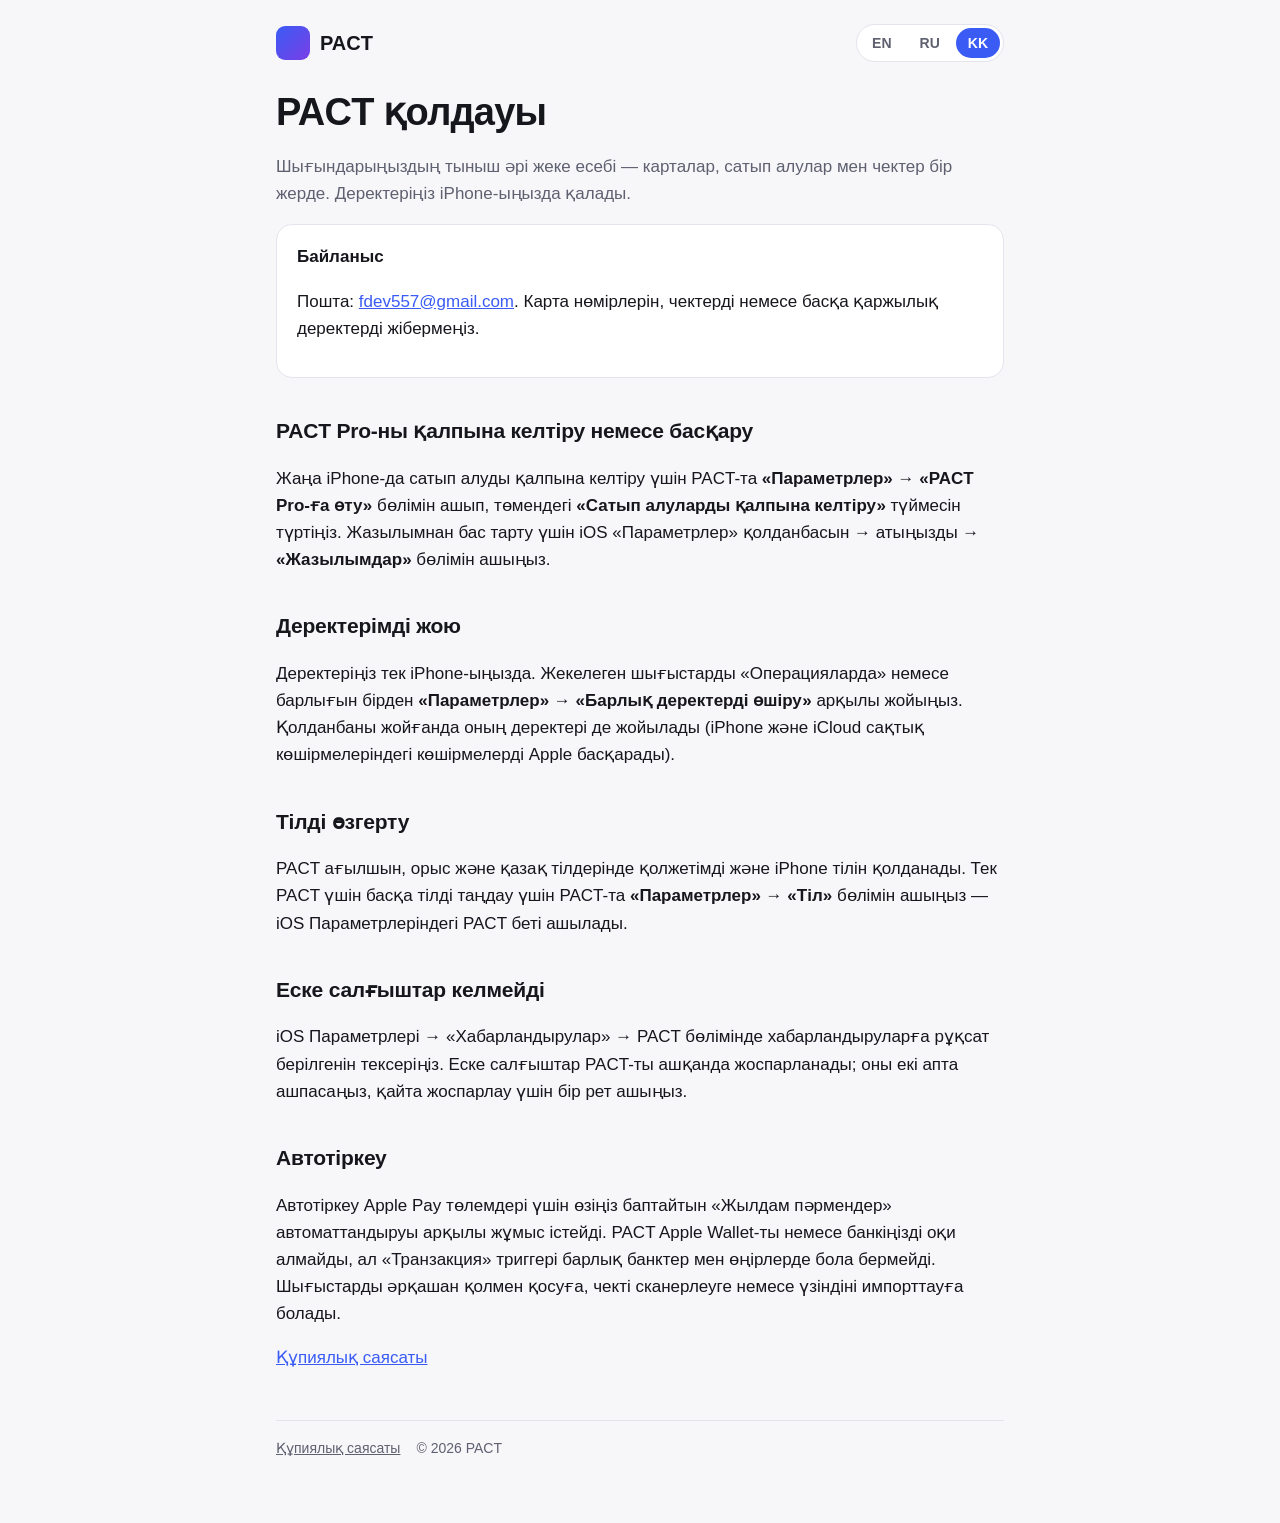
==== kk/index.html @ 282e6969 "PACT support and privacy pages (en/ru/kk) Source: site/ in the PACT app repository.  Co-Authored-By:" ====
<!doctype html>
<html lang="kk">
<head>
<meta charset="utf-8">
<meta name="viewport" content="width=device-width, initial-scale=1">
<title>PACT — Қолдау</title>
<meta name="description" content="PACT — iPhone-ға арналған жеке шығыс есебі: көмек және байланыс.">
<link rel="alternate" hreflang="en" href="../">
<link rel="alternate" hreflang="ru" href="../ru/">
<link rel="alternate" hreflang="kk" href="./">
<link rel="stylesheet" href="../style.css">
</head>
<body>
<div class="wrap">
<header class="top">
  <a class="brand" href="./"><span class="logo" aria-hidden="true"></span>PACT</a>
  <nav class="langs" aria-label="Тіл">
    <a href="../" hreflang="en">EN</a>
    <a href="../ru/" hreflang="ru">RU</a>
    <a href="./" hreflang="kk" aria-current="true">KK</a>
  </nav>
</header>

<main>
<h1>PACT қолдауы</h1>
<p class="muted">Шығындарыңыздың тыныш әрі жеке есебі — карталар, сатып алулар мен чектер бір жерде. Деректеріңіз iPhone-ыңызда қалады.</p>

<div class="card">
  <strong>Байланыс</strong>
  <p>Пошта: <a href="mailto:fdev557@gmail.com">fdev557@gmail.com</a>. Карта нөмірлерін, чектерді немесе басқа қаржылық деректерді жібермеңіз.</p>
</div>

<h2>PACT Pro-ны қалпына келтіру немесе басқару</h2>
<p>Жаңа iPhone-да сатып алуды қалпына келтіру үшін PACT-та <strong>«Параметрлер» → «PACT Pro-ға өту»</strong> бөлімін ашып, төмендегі <strong>«Сатып алуларды қалпына келтіру»</strong> түймесін түртіңіз. Жазылымнан бас тарту үшін iOS «Параметрлер» қолданбасын → атыңызды → <strong>«Жазылымдар»</strong> бөлімін ашыңыз.</p>

<h2>Деректерімді жою</h2>
<p>Деректеріңіз тек iPhone-ыңызда. Жекелеген шығыстарды «Операцияларда» немесе барлығын бірден <strong>«Параметрлер» → «Барлық деректерді өшіру»</strong> арқылы жойыңыз. Қолданбаны жойғанда оның деректері де жойылады (iPhone және iCloud сақтық көшірмелеріндегі көшірмелерді Apple басқарады).</p>

<h2>Тілді өзгерту</h2>
<p>PACT ағылшын, орыс және қазақ тілдерінде қолжетімді және iPhone тілін қолданады. Тек PACT үшін басқа тілді таңдау үшін PACT-та <strong>«Параметрлер» → «Тіл»</strong> бөлімін ашыңыз — iOS Параметрлеріндегі PACT беті ашылады.</p>

<h2>Еске салғыштар келмейді</h2>
<p>iOS Параметрлері → «Хабарландырулар» → PACT бөлімінде хабарландыруларға рұқсат берілгенін тексеріңіз. Еске салғыштар PACT-ты ашқанда жоспарланады; оны екі апта ашпасаңыз, қайта жоспарлау үшін бір рет ашыңыз.</p>

<h2>Автотіркеу</h2>
<p>Автотіркеу Apple Pay төлемдері үшін өзіңіз баптайтын «Жылдам пәрмендер» автоматтандыруы арқылы жұмыс істейді. PACT Apple Wallet-ты немесе банкіңізді оқи алмайды, ал «Транзакция» триггері барлық банктер мен өңірлерде бола бермейді. Шығыстарды әрқашан қолмен қосуға, чекті сканерлеуге немесе үзіндіні импорттауға болады.</p>

<p><a href="privacy/">Құпиялық саясаты</a></p>
</main>

<footer>
  <a href="privacy/">Құпиялық саясаты</a>
  <span>© 2026 PACT</span>
</footer>
</div>
</body>
</html>
---- style.css ----
:root {
  --bg: #f7f7fa;
  --card: #ffffff;
  --text: #16161d;
  --muted: #5f6070;
  --line: #e4e4ec;
  --accent: #3a5cf5;
  --accent-2: #7a3ee6;
  --ok-bg: #eef3ff;
  color-scheme: light dark;
}
@media (prefers-color-scheme: dark) {
  :root {
    --bg: #0e0e13;
    --card: #17171f;
    --text: #ececf2;
    --muted: #a3a4b5;
    --line: #2a2a36;
    --accent: #7d95ff;
    --accent-2: #a97cff;
    --ok-bg: #1b2140;
  }
}
* { box-sizing: border-box; }
html { -webkit-text-size-adjust: 100%; }
body {
  margin: 0;
  background: var(--bg);
  color: var(--text);
  font: 17px/1.6 -apple-system, BlinkMacSystemFont, "SF Pro Text", "Segoe UI", Roboto, "Helvetica Neue", Arial, sans-serif;
}
.wrap { max-width: 760px; margin: 0 auto; padding: 24px 16px 64px; }
header.top { display: flex; align-items: center; justify-content: space-between; gap: 12px; flex-wrap: wrap; margin-bottom: 28px; }
.brand { display: flex; align-items: center; gap: 10px; font-weight: 700; font-size: 20px; color: var(--text); text-decoration: none; }
.logo {
  width: 34px; height: 34px; border-radius: 9px; display: inline-block;
  background: linear-gradient(135deg, var(--accent), var(--accent-2));
}
nav.langs { display: flex; gap: 4px; background: var(--card); border: 1px solid var(--line); border-radius: 999px; padding: 3px; }
nav.langs a { padding: 4px 12px; border-radius: 999px; color: var(--muted); text-decoration: none; font-size: 14px; font-weight: 600; }
nav.langs a[aria-current="true"] { background: var(--accent); color: #fff; }
h1 { font-size: clamp(28px, 6vw, 38px); line-height: 1.2; margin: 0 0 8px; letter-spacing: -0.02em; }
h2 { font-size: 21px; margin: 36px 0 8px; letter-spacing: -0.01em; }
p, li { color: var(--text); }
.muted { color: var(--muted); }
.summary { background: var(--ok-bg); border-radius: 16px; padding: 18px 20px; margin: 20px 0 8px; }
.summary ul { margin: 0; padding-left: 20px; }
.card { background: var(--card); border: 1px solid var(--line); border-radius: 16px; padding: 18px 20px; margin: 16px 0; }
a { color: var(--accent); }
code { font-size: 0.9em; background: var(--line); padding: 1px 6px; border-radius: 6px; overflow-wrap: anywhere; }
footer { margin-top: 48px; padding-top: 16px; border-top: 1px solid var(--line); color: var(--muted); font-size: 14px; display: flex; gap: 16px; flex-wrap: wrap; }
footer a { color: var(--muted); }
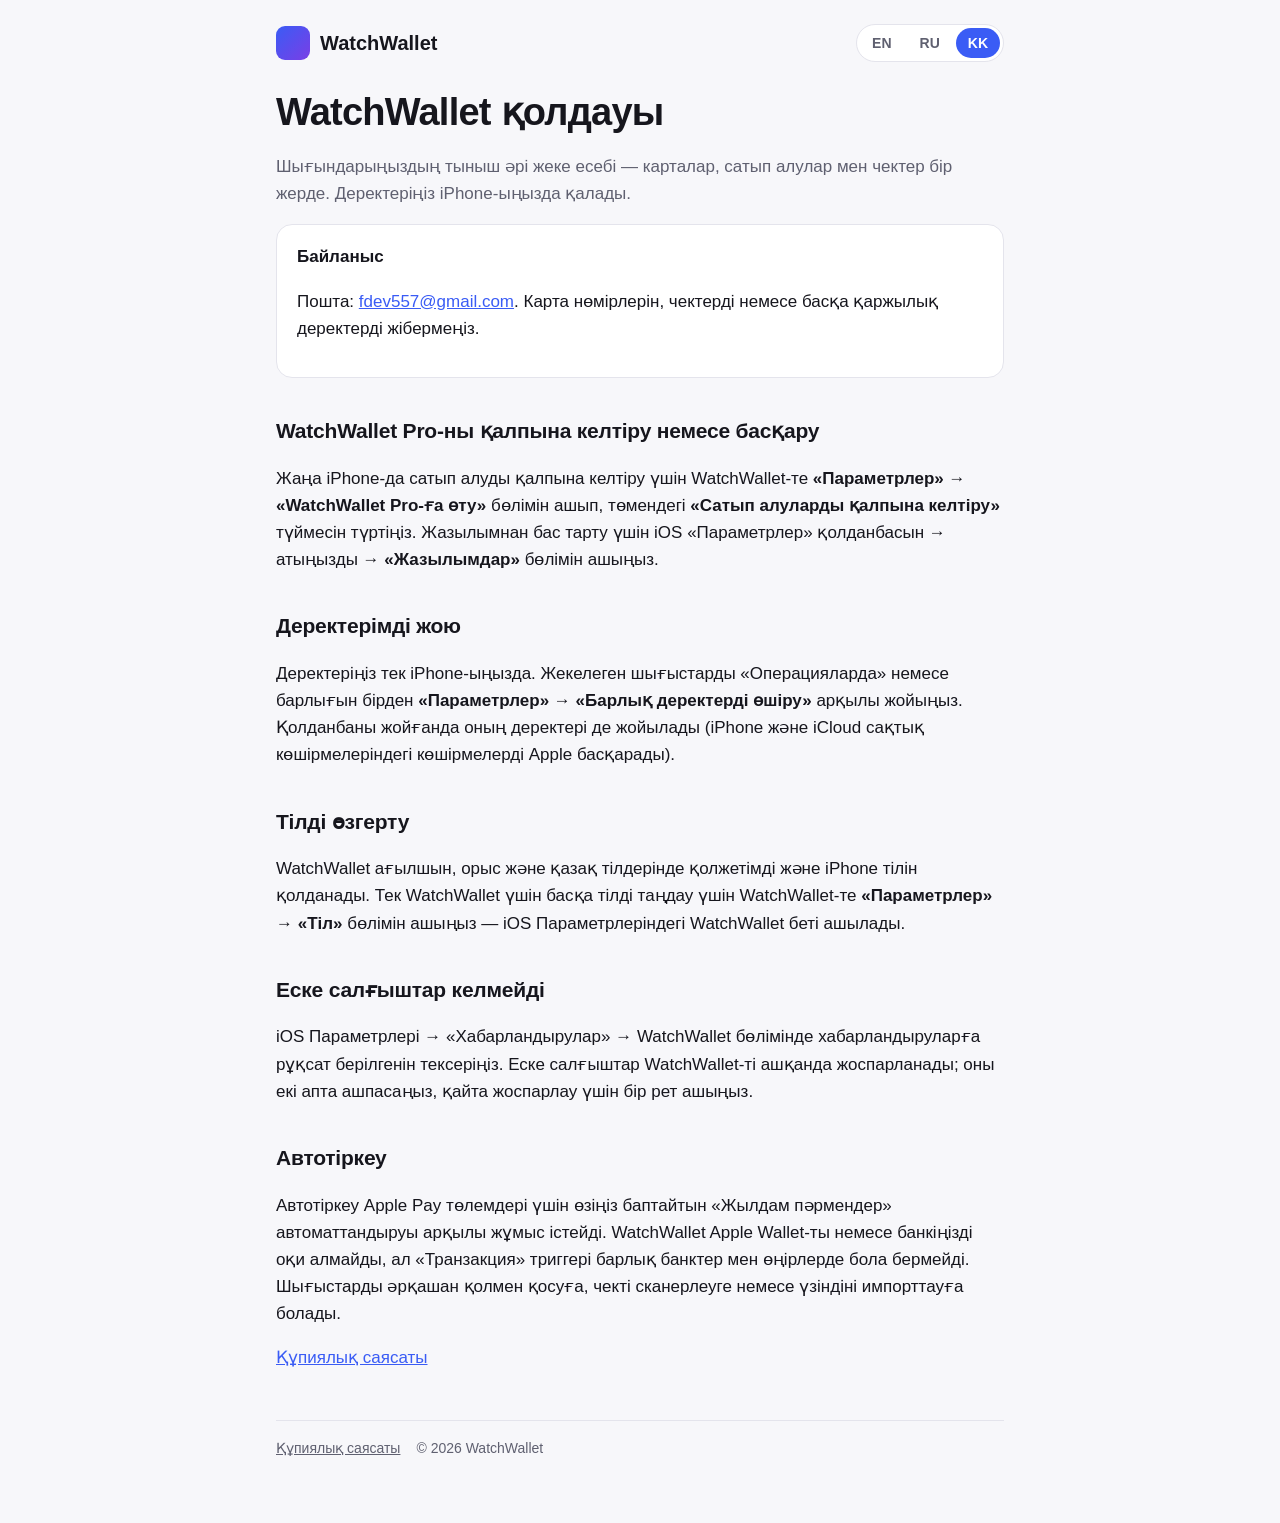
==== commit a746c030: "Rebrand to WatchWallet (same URLs) Co-Authored-By: Claude Opus 5.5 <noreply@anthropic.com>" ====
--- a/kk/index.html
+++ b/kk/index.html
@@ -3,8 +3,8 @@
 <head>
 <meta charset="utf-8">
 <meta name="viewport" content="width=device-width, initial-scale=1">
-<title>PACT — Қолдау</title>
-<meta name="description" content="PACT — iPhone-ға арналған жеке шығыс есебі: көмек және байланыс.">
+<title>WatchWallet — Қолдау</title>
+<meta name="description" content="WatchWallet — iPhone-ға арналған жеке шығыс есебі: көмек және байланыс.">
 <link rel="alternate" hreflang="en" href="../">
 <link rel="alternate" hreflang="ru" href="../ru/">
 <link rel="alternate" hreflang="kk" href="./">
@@ -13,7 +13,7 @@
 <body>
 <div class="wrap">
 <header class="top">
-  <a class="brand" href="./"><span class="logo" aria-hidden="true"></span>PACT</a>
+  <a class="brand" href="./"><span class="logo" aria-hidden="true"></span>WatchWallet</a>
   <nav class="langs" aria-label="Тіл">
     <a href="../" hreflang="en">EN</a>
     <a href="../ru/" hreflang="ru">RU</a>
@@ -22,7 +22,7 @@
 </header>
 
 <main>
-<h1>PACT қолдауы</h1>
+<h1>WatchWallet қолдауы</h1>
 <p class="muted">Шығындарыңыздың тыныш әрі жеке есебі — карталар, сатып алулар мен чектер бір жерде. Деректеріңіз iPhone-ыңызда қалады.</p>
 
 <div class="card">
@@ -30,27 +30,27 @@
   <p>Пошта: <a href="mailto:fdev557@gmail.com">fdev557@gmail.com</a>. Карта нөмірлерін, чектерді немесе басқа қаржылық деректерді жібермеңіз.</p>
 </div>
 
-<h2>PACT Pro-ны қалпына келтіру немесе басқару</h2>
-<p>Жаңа iPhone-да сатып алуды қалпына келтіру үшін PACT-та <strong>«Параметрлер» → «PACT Pro-ға өту»</strong> бөлімін ашып, төмендегі <strong>«Сатып алуларды қалпына келтіру»</strong> түймесін түртіңіз. Жазылымнан бас тарту үшін iOS «Параметрлер» қолданбасын → атыңызды → <strong>«Жазылымдар»</strong> бөлімін ашыңыз.</p>
+<h2>WatchWallet Pro-ны қалпына келтіру немесе басқару</h2>
+<p>Жаңа iPhone-да сатып алуды қалпына келтіру үшін WatchWallet-те <strong>«Параметрлер» → «WatchWallet Pro-ға өту»</strong> бөлімін ашып, төмендегі <strong>«Сатып алуларды қалпына келтіру»</strong> түймесін түртіңіз. Жазылымнан бас тарту үшін iOS «Параметрлер» қолданбасын → атыңызды → <strong>«Жазылымдар»</strong> бөлімін ашыңыз.</p>
 
 <h2>Деректерімді жою</h2>
 <p>Деректеріңіз тек iPhone-ыңызда. Жекелеген шығыстарды «Операцияларда» немесе барлығын бірден <strong>«Параметрлер» → «Барлық деректерді өшіру»</strong> арқылы жойыңыз. Қолданбаны жойғанда оның деректері де жойылады (iPhone және iCloud сақтық көшірмелеріндегі көшірмелерді Apple басқарады).</p>
 
 <h2>Тілді өзгерту</h2>
-<p>PACT ағылшын, орыс және қазақ тілдерінде қолжетімді және iPhone тілін қолданады. Тек PACT үшін басқа тілді таңдау үшін PACT-та <strong>«Параметрлер» → «Тіл»</strong> бөлімін ашыңыз — iOS Параметрлеріндегі PACT беті ашылады.</p>
+<p>WatchWallet ағылшын, орыс және қазақ тілдерінде қолжетімді және iPhone тілін қолданады. Тек WatchWallet үшін басқа тілді таңдау үшін WatchWallet-те <strong>«Параметрлер» → «Тіл»</strong> бөлімін ашыңыз — iOS Параметрлеріндегі WatchWallet беті ашылады.</p>
 
 <h2>Еске салғыштар келмейді</h2>
-<p>iOS Параметрлері → «Хабарландырулар» → PACT бөлімінде хабарландыруларға рұқсат берілгенін тексеріңіз. Еске салғыштар PACT-ты ашқанда жоспарланады; оны екі апта ашпасаңыз, қайта жоспарлау үшін бір рет ашыңыз.</p>
+<p>iOS Параметрлері → «Хабарландырулар» → WatchWallet бөлімінде хабарландыруларға рұқсат берілгенін тексеріңіз. Еске салғыштар WatchWallet-ті ашқанда жоспарланады; оны екі апта ашпасаңыз, қайта жоспарлау үшін бір рет ашыңыз.</p>
 
 <h2>Автотіркеу</h2>
-<p>Автотіркеу Apple Pay төлемдері үшін өзіңіз баптайтын «Жылдам пәрмендер» автоматтандыруы арқылы жұмыс істейді. PACT Apple Wallet-ты немесе банкіңізді оқи алмайды, ал «Транзакция» триггері барлық банктер мен өңірлерде бола бермейді. Шығыстарды әрқашан қолмен қосуға, чекті сканерлеуге немесе үзіндіні импорттауға болады.</p>
+<p>Автотіркеу Apple Pay төлемдері үшін өзіңіз баптайтын «Жылдам пәрмендер» автоматтандыруы арқылы жұмыс істейді. WatchWallet Apple Wallet-ты немесе банкіңізді оқи алмайды, ал «Транзакция» триггері барлық банктер мен өңірлерде бола бермейді. Шығыстарды әрқашан қолмен қосуға, чекті сканерлеуге немесе үзіндіні импорттауға болады.</p>
 
 <p><a href="privacy/">Құпиялық саясаты</a></p>
 </main>
 
 <footer>
   <a href="privacy/">Құпиялық саясаты</a>
-  <span>© 2026 PACT</span>
+  <span>© 2026 WatchWallet</span>
 </footer>
 </div>
 </body>
